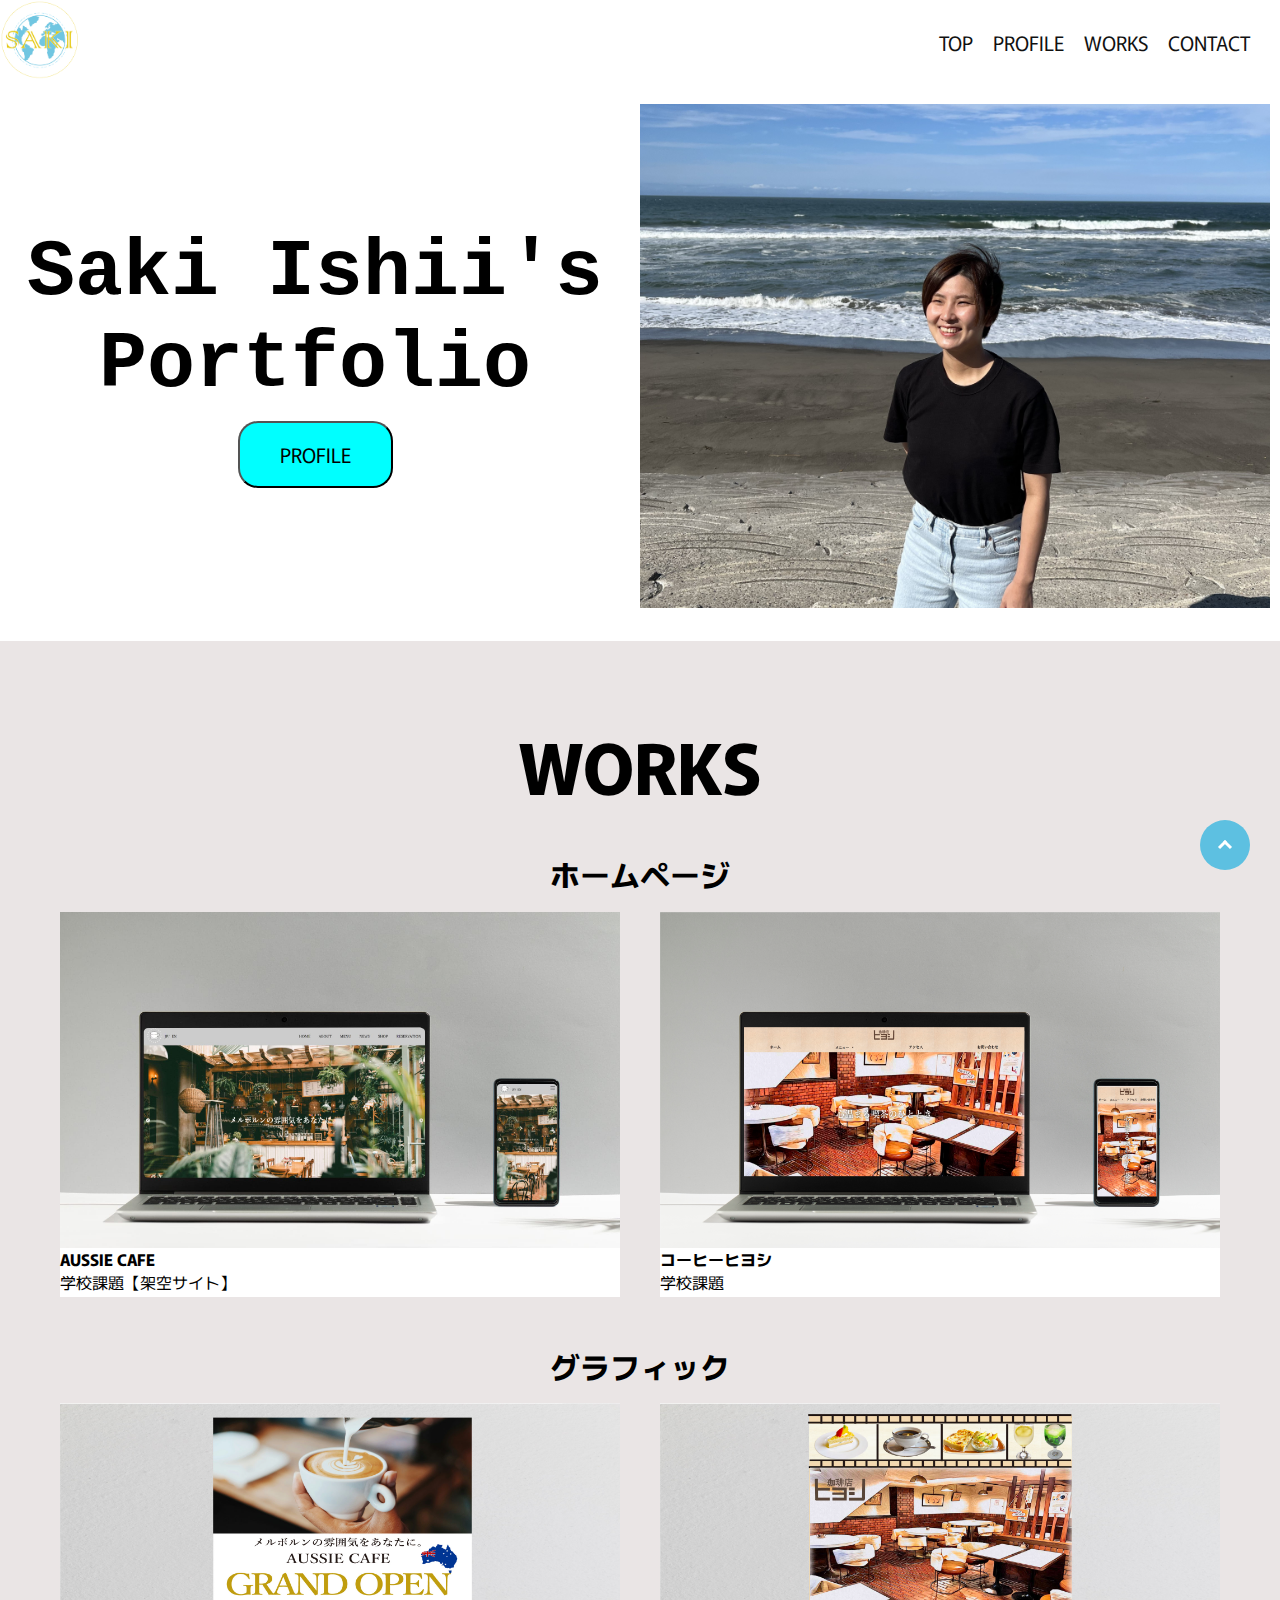
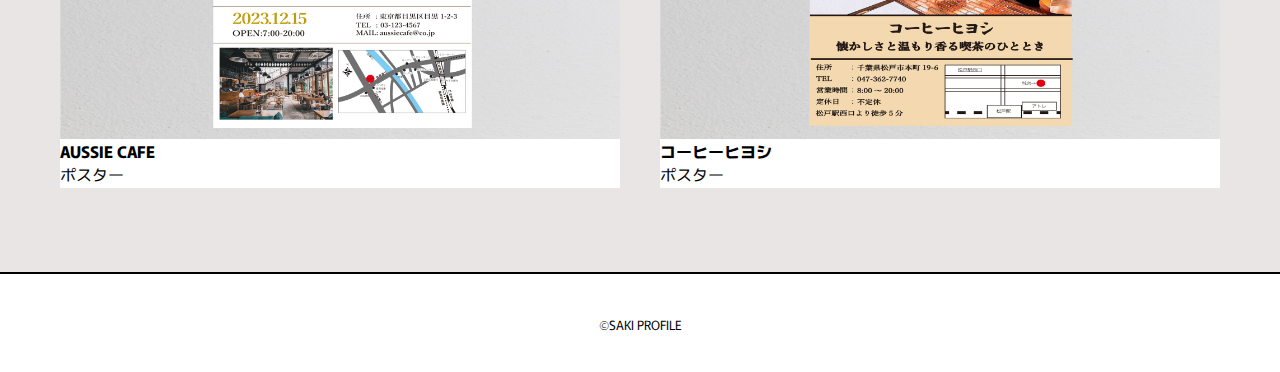
==== index.html @ 8e323fd0 "Add files via upload" ====
<!DOCTYPE html>
<html lang="ja">
<head>
    <meta charset="UTF-8">
    <!-- 概要検索キーワード -->
    <meta name="description" content="石井早紀のポートフォリオ">
    <!-- キーワード -->
    <meta name="keywords" content="ポートフォリオ portfolio 石井早紀">
    <meta name="viewport" content="width=device-width, initial-scale=1.0">
    <link rel="icon" href="img/favicon.png" type="ロゴ">
    <link rel="stylesheet" href="css/normalize.css">
    <link rel="stylesheet" href="css/style.css">
    <!-- googlefont -->
    <link rel="preconnect" href="https://fonts.googleapis.com">
    <link rel="preconnect" href="https://fonts.gstatic.com" crossorigin>
    <link href="https://fonts.googleapis.com/css2?family=Murecho:wght@100..900&family=Noto+Sans+JP:wght@100..900&family=Roboto+Slab:wght@100..900&display=swap" rel="stylesheet">

    <title>PORTFOLIO</title>
</head>
<body>
    <div class="wapper">
        <header>
            <h1><img src="img/logo-1.png" alt="ロゴ"></h1>
            <nav>
                <ul class="head">
                    <li><a href="index.html">TOP</a></li>
                    <li><a href="profile.html">PROFILE</a></li>
                    <li><a href="works.html">WORKS</a></li>
                    <li><a href="mailto:sakiii8388@gmail.com">CONTACT</a></li>
                </ul>
            </nav>
        </header>
        <main>
            <section id="hero">
                <div class="hero_page flex">
                    <div class="hero_title">
                        <h2 class="hero_text reveal-text">Saki Ishii's<br>Portfolio</h2>
                        <div class="hero_button reveal-text">
                           <button><a href="profile.html">PROFILE</a></button>
                        </div>
                    </div>
                    <div class="hero_img">
                        <img src="img/hero_topimg.jpg" alt="プロフィール写真">
                    </div>
                </div>
            </section>
            <section id="works">
                <div class="container">
                    <h2 class="heading">WORKS</h2>
                    <div class="works_container">
                        <h3 class="heading_inner">ホームページ</h3>
                        <div class="works_box flex">
                            <div class="works_inner">
                                <div class="works_img">
                                    <a href="website_1.html"><img src="img/top_photo.jpg" alt="AUSSIE CAFEのmock-up"></a>
                                </div>
                                <div class="works_text">
                                    <h4>AUSSIE CAFE</h4>
                                    <p>学校課題【架空サイト】</p>
                                </div>
                            </div>
                            <div class="works_inner">
                                <div class="works_img">
                                    <a href="website_2.html"><img src="img/hiyoshi_mocup.png" alt="コーヒーヒヨシのmock-up"></a>
                                </div>
                                <div class="works_text">
                                    <h4>コーヒーヒヨシ</h4>
                                    <p>学校課題</p>
                                </div>
                            </div>
                        </div>
                    </div>

                    <div class="works_container">
                        <h3 class="heading_inner">グラフィック</h3>
                        <div class="works_box flex">
                            <div class="works_inner">
                                <div class="works_img">
                                    <a href="graphic_1.html"><img src="img/p_mock-up.jpg" alt="AUSSIE CAFEのグラフィックmock-up"></a>
                                </div>
                                <div class="works_text">
                                    <h4>AUSSIE CAFE</h4>
                                    <p>ポスター</p>
                                </div>
                            </div>
                            <div class="works_inner">
                                <div class="works_img">
                                    <a href="graphic_2.html"><img src="img/hiyoshi_postermock-up.jpg" alt="コーヒーヒヨシのグラフィックmock-up"></a>
                                </div>
                                <div class="works_text">
                                    <h4>コーヒーヒヨシ</h4>
                                    <p>ポスター</p>
                                </div>
                            </div>
                        </div>
                    </div>
                </div>
            </section>
        </main>
        <footer>
            <a class="pagetop" href="#"><div class="pagetop__arrow"></div></a>
            <div class="footer">
                <small>&copy;SAKI PROFILE</small>
            </div>
        </footer>
    </div>
    <script src="https://code.jquery.com/jquery-3.7.1.min.js" integrity="sha256-/JqT3SQfawRcv/BIHPThkBvs0OEvtFFmqPF/lYI/Cxo=" crossorigin="anonymous"></script>
    <script src="js/top.js"></script>
</body>
---- css/style.css ----
@charset "utf-8";

*{
    margin: 0;
    padding: 0;
    box-sizing: border-box;
}

img {
    max-width: 100%;
    height: auto;
}

.wapper {
    width: 100%;
    overflow: hidden;
}
.flex {
    display: flex;
}

#hero , #about , #works{
    width: 100%;
    /* height: 600px; */
}
#hero {
    padding-bottom: 20px;
}
.container {
    max-width: 1200px;
    margin: 0 auto;
}
.heading {
    padding: 20px 0;
    text-align: center;
    font-size: 70px;
    font-weight: bold;
}
.heading_inner {
    padding-top: 32px;
    text-align: center;
    font-size: 30px;
    
}

/* フォント */
.hero_text {
    font-family: 'Courier New', Courier, monospace;
    /* min:50px max:80px */
    font-size: clamp(3.125rem, 2.443rem + 3.41vw, 5rem);
    text-align: center;
}
.wapper {
    font-family: "Murecho", sans-serif;
    font-optical-sizing: auto;
    font-weight: weight;
    font-style: normal;
}

.site_top {
    font-size: 80px;
    padding: 20px;
}



/* ページトップ */
html {
    scroll-behavior: smooth;
}
.pagetop {
    height: 50px;
    width: 50px;
    position: fixed;
    right: 30px;
    bottom: 30px;
    background: rgb(93, 192, 225);
    /* border: solid 2px #f97603; */
    border-radius: 50%;
    display: flex;
    justify-content: center;
    align-items: center;
    z-index: 2;
}

.pagetop__arrow {
    height: 10px;
    width: 10px;
    border-top: 3px solid #ffffff;
    border-right: 3px solid #fff;
    transform: translateY(20%) rotate(-45deg);
}

/* ヘッダー */
header {
    width: 100%;
    margin-bottom: 10px;
    display: flex;
    align-items: center;
    justify-content: space-between;
    /* background-color: yellow; */
}

header h1 {
    width: 80px;
}

.head  {
    display: flex;
    gap: 20px;
    margin-right: 30px;
    font-size: 20px;
}

.head li {
    list-style: none;
}
.head li a {
    position: relative;
    display: inline-block;
    text-decoration: none;
    color:#111;
}

.head li  a::after {
    position: absolute;
    bottom: -4px;/*テキストからの距離*/
    left: 0;
    content: '';
    width: 100%;/*hover時に表示*/
    height: 2px;/*下線の高さ*/
    background: aqua;/*下線の色*/
    transform: scale(0, 1);/*トランス前の下線*/
    transform-origin: left top;/*トランスフォーム開始位置*/
    transition: transform .3s;/*アニメーション速度*/
  }
.head li  a:hover::after {
    transform: scale(1, 1);/*トランス後の下線*/
  }
/* メイン */
/* トップページ */
.hero_page {
    width: 100%;
}

.hero_title , .hero_img {
    flex: 1;
}
.hero_title {
    margin: auto 0;
}

.hero_button{
    text-align: center;
}

.hero_button button {
    margin-top: 10px;
    padding: 20px 40px;
    font-size: 20px;
    border-radius: 20px;
    background-color: aqua;
}

.hero_button button a{
    color: #000;
    text-decoration: none;
}

.hero_button button:hover {
    background-color: yellow;
}

.hero_img {
    margin: 10px;
}


/* アバウト */
.about_page {
    width: 100%;
}

.about_img , .about_text {
    flex: 1;
    margin: 30px;
    /* background-color: aquamarine; */
}

.about_name {
    font-size: 30px;
}

.about_text p {
    line-height: 3.0em;
}

/* ワークス */
#works {
    padding: 64px 0;
    background-color: #eae5e5;
}

.works_inner {
    margin: 20px;
    background-color: #fff;
}

.works_text p {
    padding: 5px 0;
}

.works img  img{
    max-width: 600px;
}



/* フッター */
footer {
border-top: 2px solid #000;
height: 100px;
display: flex;
justify-content: center;
align-items: center;
}

.footer {   
    text-align: center;
}
/* サイト詳細 */
/* ワークス */
#website {
    max-width: 100%;
    background-color: #fff;
}

.site_container {
    padding: 10px;
}

.site_list {
    padding: 20px 0;
}

.site_heding {
    font-weight: bold;
    text-decoration: underline;
}

.site_link a{
    color: red;
}

.site_text , .site_link{
    padding-top: 10px;
}

.site_logolist {
    padding-bottom: 10px;
}

.site_logo img {
    width: 48px;
}

.site_total{
    display: inline-block;
    padding: 10px 0;
    text-decoration: underline double;
}

/* スキルページ */
/* ここからスキル */
#skill {
    width: 100%;
    margin-bottom: 50px;
}

.skill_img img {
    width: 96px;
    height: auto;
}

.skill_container {
    text-align: center;
}

.skill_box {
    width: 100%;
    text-align: center;
    justify-content: center;
    align-items: center;
}

.skill_list {
    max-width: 350px;
    height: 350px;
    margin: 30px;
    line-height: 2;
    border: 2px solid black;
    border-radius: 10px;
}
.skill_title p{
    margin: 20px 35px;
    text-align: left;
}
.skill_title h4,.strong_title h4 {
    font-size: 20px;
}

/* ここから強み */
#strong {
    width: 100%;
    height: auto;
}
.strong_img img {
    width: 100px;
}
.strong_img_1 img {
    width: 130px;
    height: 102px;
}

.strong_container {
    /* width: 100%; */
    /* height: 600px; */
    text-align: center;
    /* background-color: aqua; */
}
.strong_box {
    width: 100%;
    text-align: center;
    justify-content: center;
    align-items: center;
}
.strong_list {
    padding-top: 50px;
 
}
.strong_title {
    width: 350px;
    height: 350px;
    margin:  30px ;
    border: 2px solid black;
    padding: 10px;
    border-radius: 10px;
}

.strong_title p {
    margin: 20px;
    line-height: 2;
    text-align: left;
}
.strong_text {
    background-color: #fff;
}


.reveal-text,
.reveal-text::after {
  animation-delay: var(--animation-delay, 4s);
  animation-iteration-count: var(--iterations, 1);
  animation-duration: var(--duration, 2s);
  animation-fill-mode: both;
  animation-timing-function: cubic-bezier(0.0, 0.0, 0.5, 1);
}

.reveal-text {
  --animation-delay: var(--delay, 0);
  --animation-duration: var(--duration, 800ms);
  --animation-iterations: var(--iterations, 1);
  position: relative;
  /* font-size: 10vw; */
  animation-name: clip-text;
  /* color: #FFF; */
  white-space: nowrap;
  cursor: default;
  
  &::after {
    content: "";
    position: absolute;
    z-index: 999;
    top: 0;
    left: 0;
    right: 0;
    bottom: 0;
    background-color: yellow;
    transform: scaleX(0);
    transform-origin: 0 50%;
    pointer-events: none;
    animation-name: text-revealer;
  }
  
}


@keyframes clip-text {
  from {
    clip-path: inset(0 100% 0 0);
  }
  to {
    clip-path: inset(0 0 0 0);
  }
}


@keyframes text-revealer {
  
  0%, 50% {
    transform-origin: 0 50%;
  }
  
  60%, 100% {
    transform-origin: 100% 50%;   
  }

  
  60% {
    transform: scaleX(1);
  }
  
  100% {
    transform: scaleX(0);
  }
}
/* フェードイン */
.js-fade {
    opacity: 0;
    visibility: hidden;
    transform: translateY(50px);
    transition: opacity 1s,visibility 1s, transform 1s;
}

.scroll {
    opacity: 1;
    visibility: visible;
    transform: translateY(0px);
}


@media screen and (max-width: 768px){
    .flex {
        display: block;
    }
}
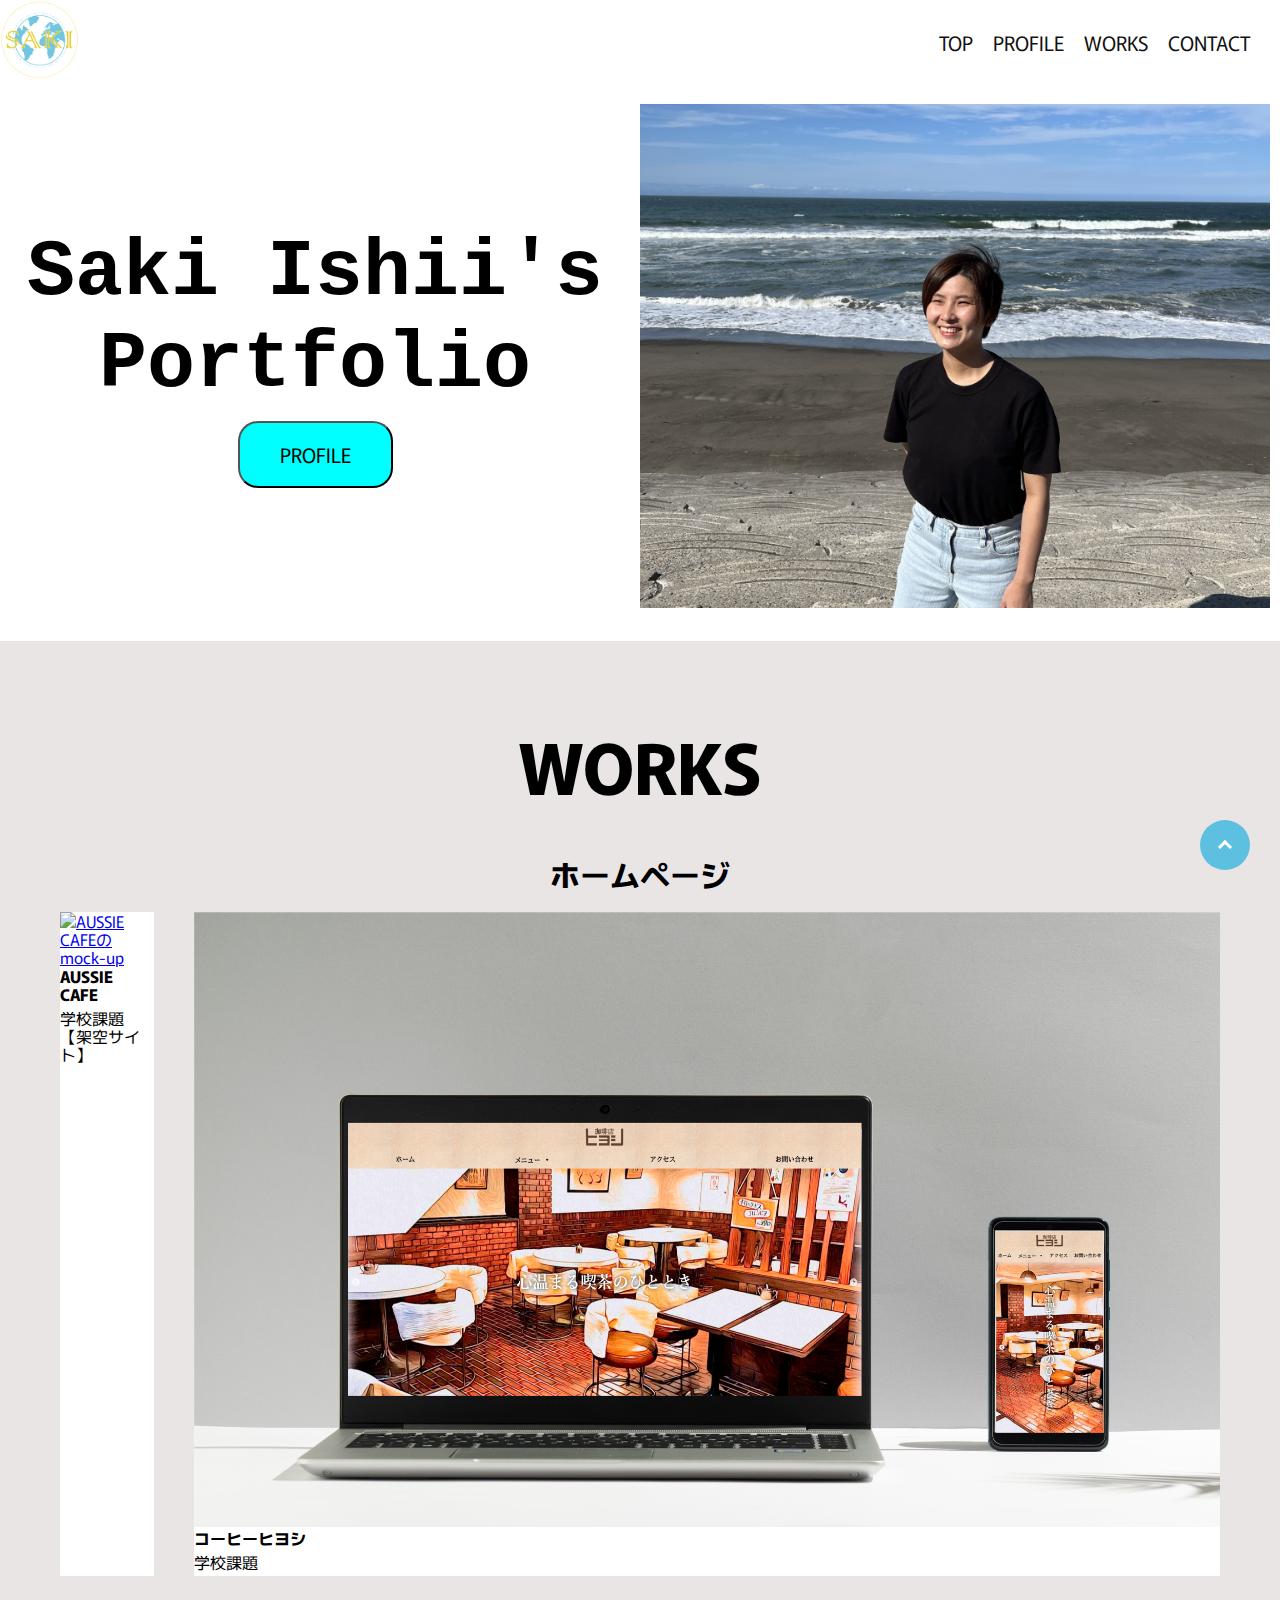
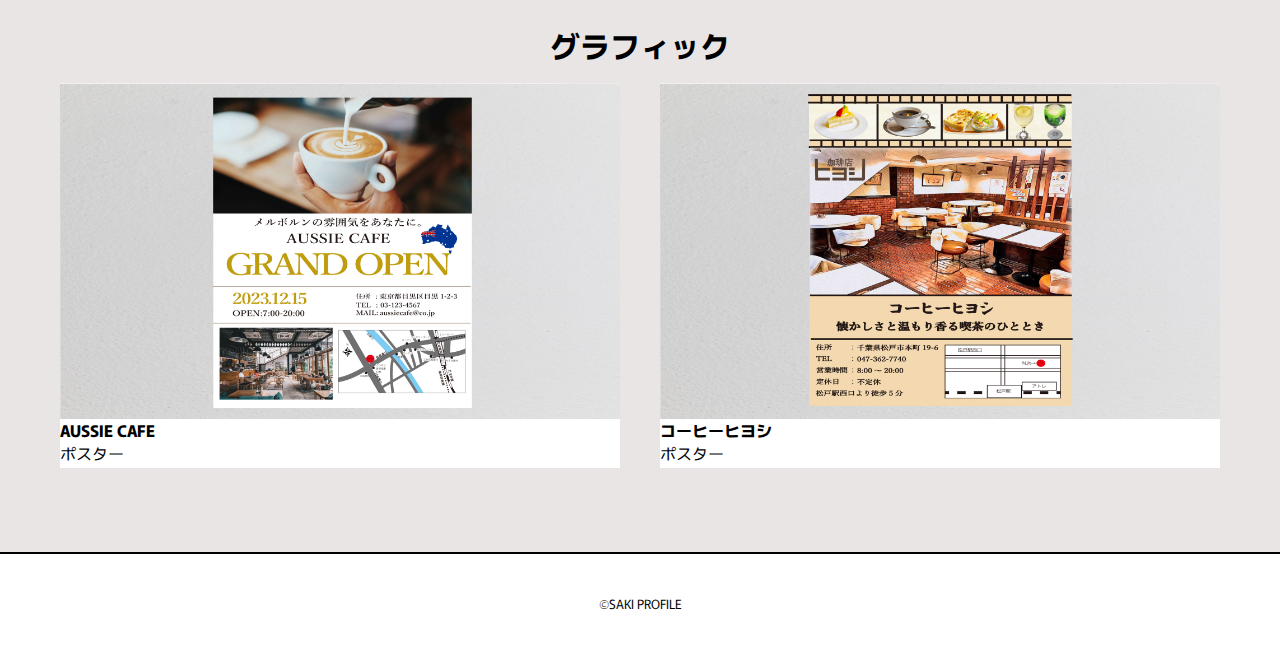
==== commit b76f278e: "Add files via upload" ====
--- a/index.html
+++ b/index.html
@@ -52,7 +52,7 @@
                         <div class="works_box flex">
                             <div class="works_inner">
                                 <div class="works_img">
-                                    <a href="website_1.html"><img src="img/top_photo.jpg" alt="AUSSIE CAFEのmock-up"></a>
+                                    <a href="website_1.html"><img src="img/aussiecafe_mock-up.jpg" alt="AUSSIE CAFEのmock-up"></a>
                                 </div>
                                 <div class="works_text">
                                     <h4>AUSSIE CAFE</h4>
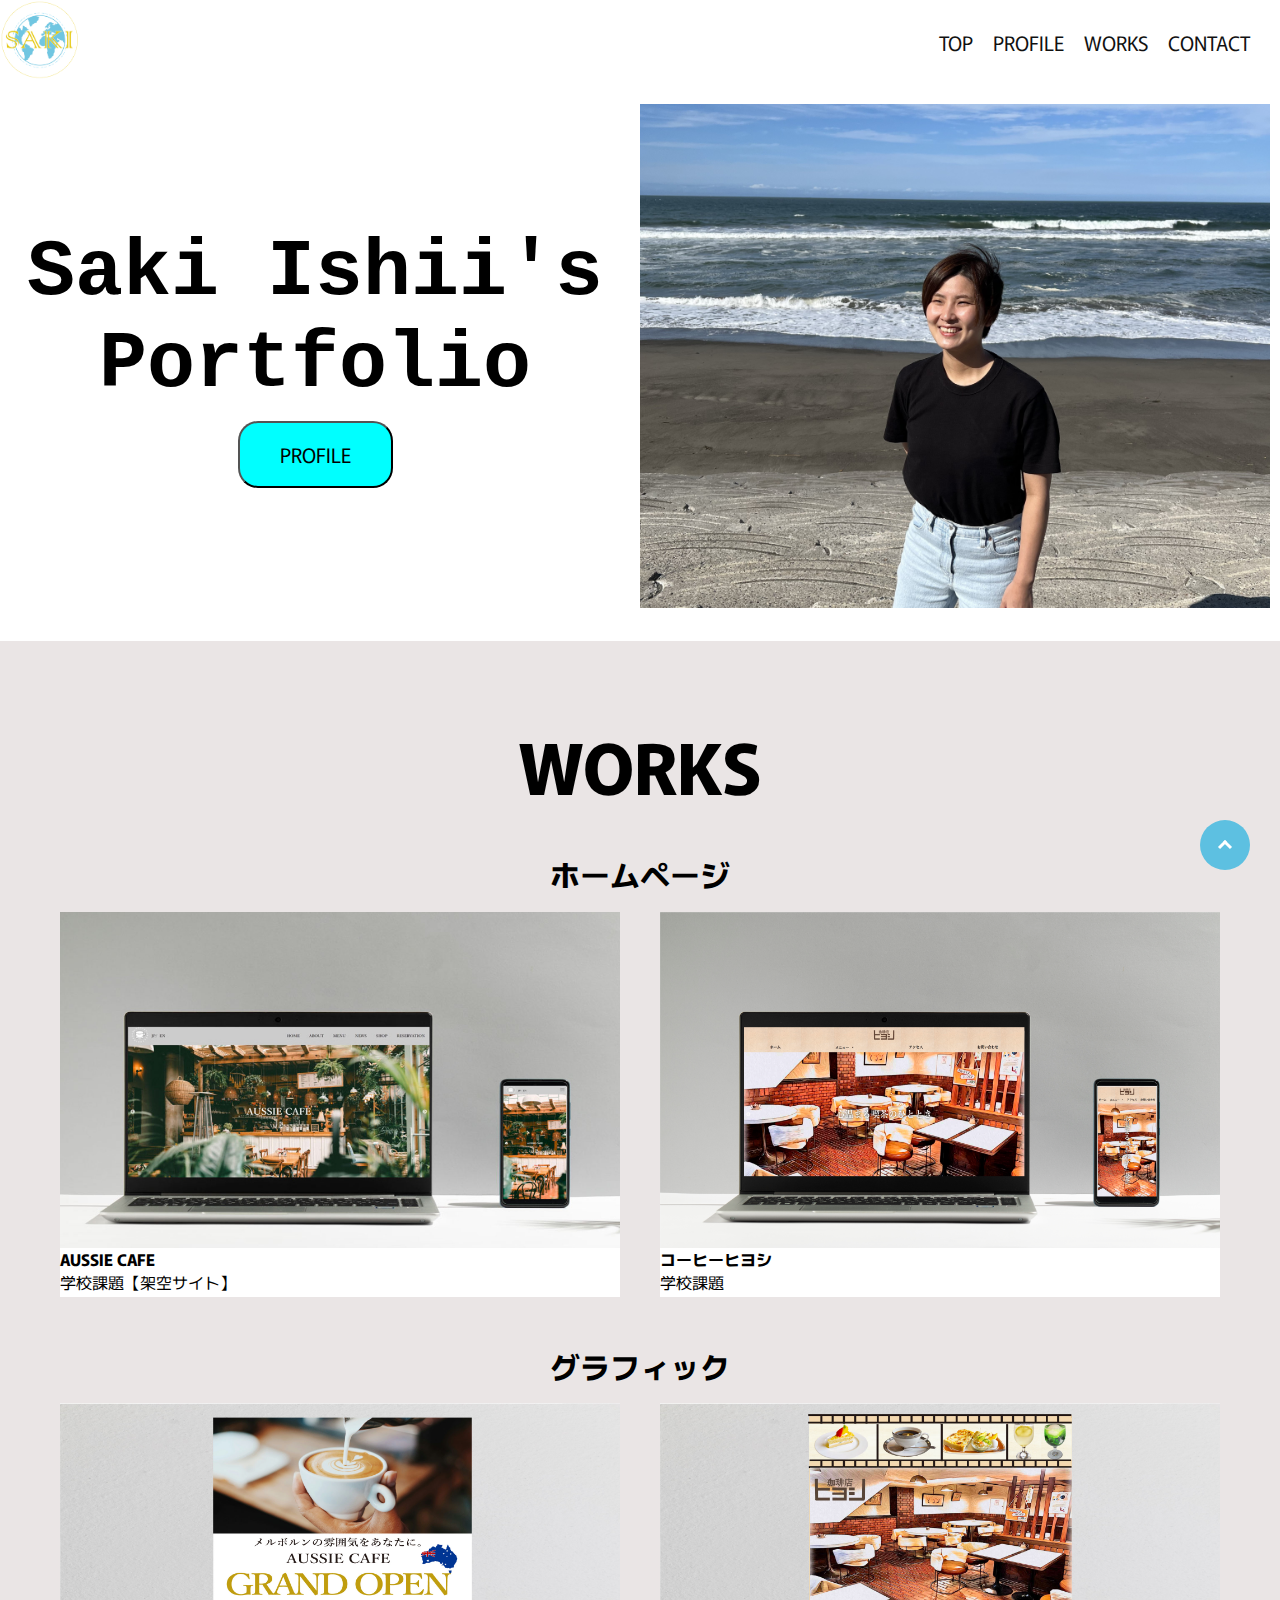
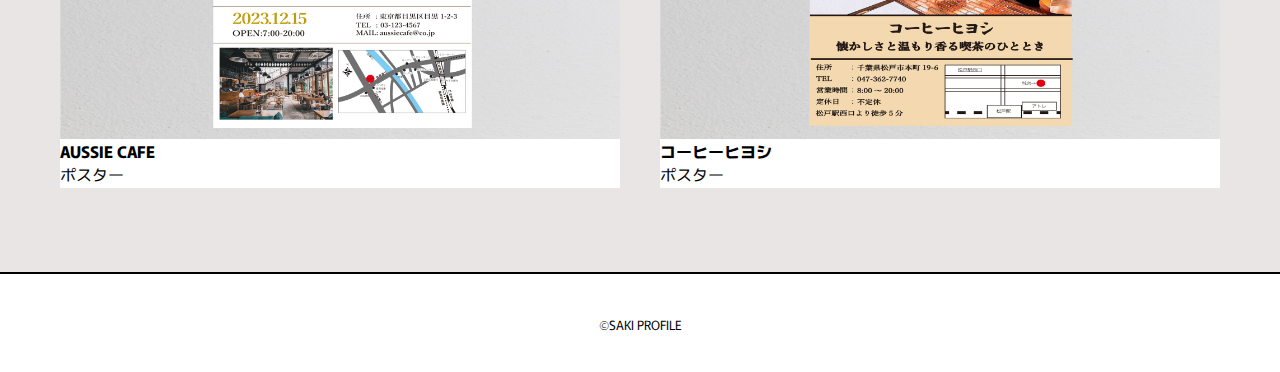
==== commit 662c9d9e: "Add files via upload" ====
--- a/index.html
+++ b/index.html
@@ -106,4 +106,5 @@
     </div>
     <script src="https://code.jquery.com/jquery-3.7.1.min.js" integrity="sha256-/JqT3SQfawRcv/BIHPThkBvs0OEvtFFmqPF/lYI/Cxo=" crossorigin="anonymous"></script>
     <script src="js/top.js"></script>
-</body>+</body>
+</html>